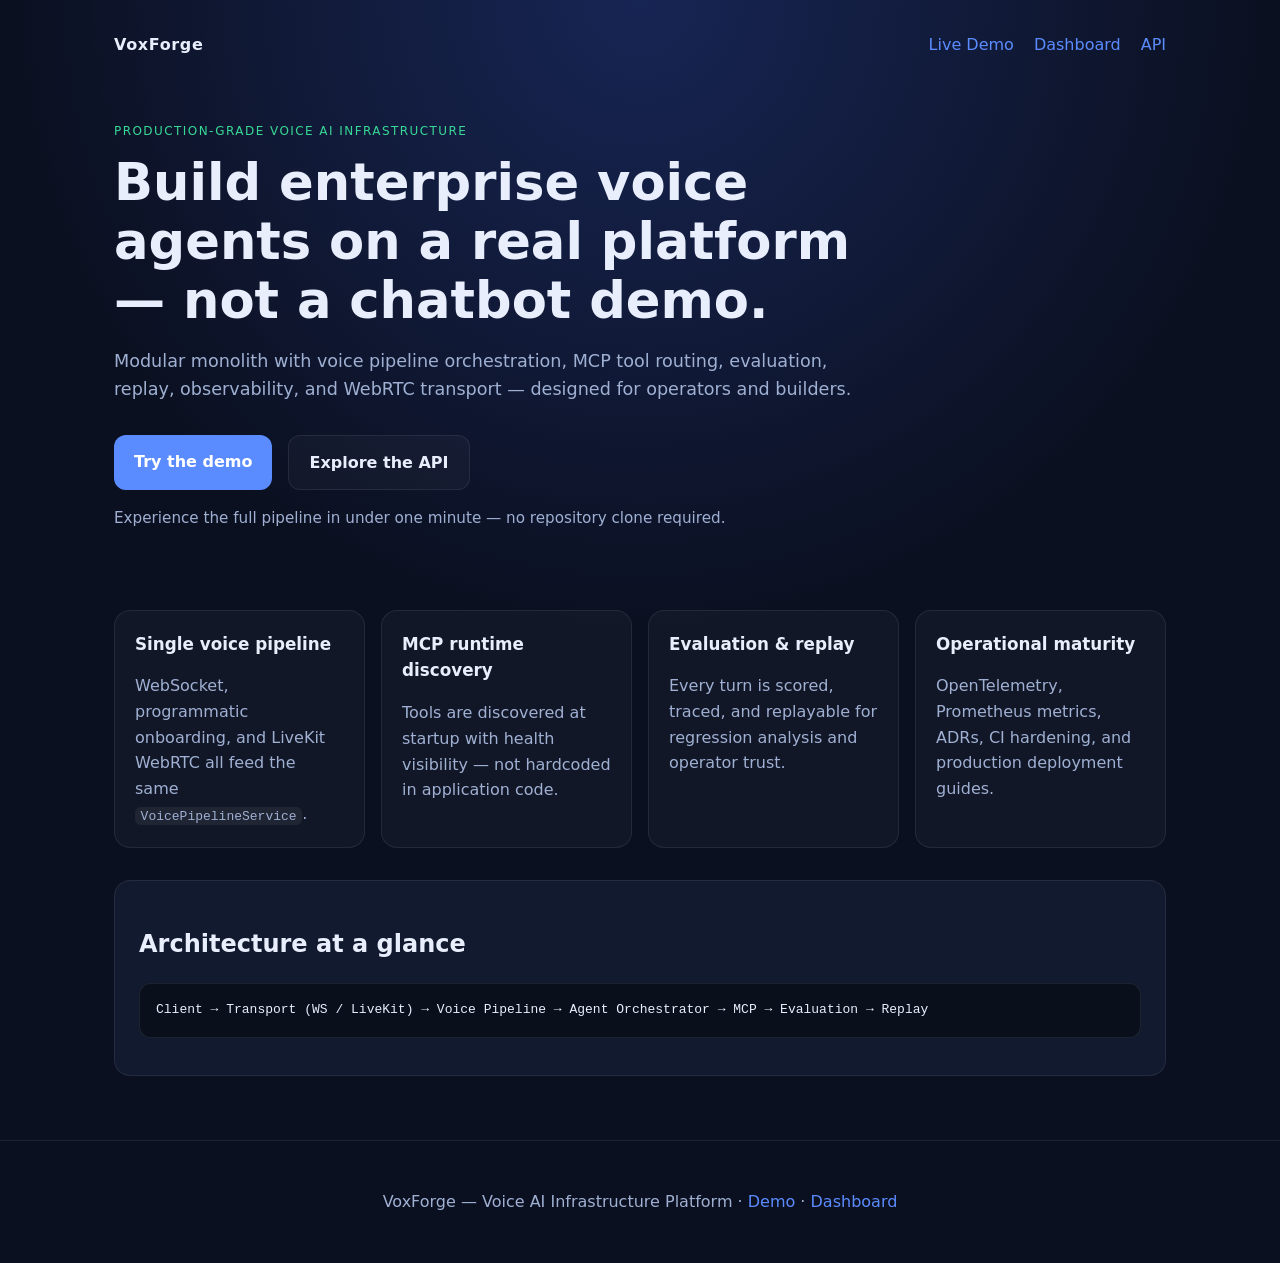
==== public/landing/index.html @ 8bddd63d "feat(demo): add public landing page, interactive demo, and quickstart API Seed demo org via migratio" ====
<!DOCTYPE html>
<html lang="en">
<head>
  <meta charset="UTF-8" />
  <meta name="viewport" content="width=device-width, initial-scale=1.0" />
  <title>VoxForge — Voice AI Infrastructure</title>
  <link rel="stylesheet" href="/public/landing/styles.css" />
</head>
<body>
  <header class="hero">
    <nav class="nav">
      <span class="logo">VoxForge</span>
      <div class="nav-links">
        <a href="/demo">Live Demo</a>
        <a href="/dashboard">Dashboard</a>
        <a href="/api/v1/docs">API</a>
      </div>
    </nav>
    <div class="hero-content">
      <p class="eyebrow">Production-grade Voice AI Infrastructure</p>
      <h1>Build enterprise voice agents on a real platform — not a chatbot demo.</h1>
      <p class="subtitle">
        Modular monolith with voice pipeline orchestration, MCP tool routing, evaluation,
        replay, observability, and WebRTC transport — designed for operators and builders.
      </p>
      <div class="cta-row">
        <a class="btn primary" href="/demo">Try the demo</a>
        <a class="btn secondary" href="/api/v1/docs">Explore the API</a>
      </div>
      <p class="cta-note">Experience the full pipeline in under one minute — no repository clone required.</p>
    </div>
  </header>

  <main>
    <section class="grid">
      <article>
        <h2>Single voice pipeline</h2>
        <p>WebSocket, programmatic onboarding, and LiveKit WebRTC all feed the same <code>VoicePipelineService</code>.</p>
      </article>
      <article>
        <h2>MCP runtime discovery</h2>
        <p>Tools are discovered at startup with health visibility — not hardcoded in application code.</p>
      </article>
      <article>
        <h2>Evaluation &amp; replay</h2>
        <p>Every turn is scored, traced, and replayable for regression analysis and operator trust.</p>
      </article>
      <article>
        <h2>Operational maturity</h2>
        <p>OpenTelemetry, Prometheus metrics, ADRs, CI hardening, and production deployment guides.</p>
      </article>
    </section>

    <section class="stack">
      <h2>Architecture at a glance</h2>
      <pre>Client → Transport (WS / LiveKit) → Voice Pipeline → Agent Orchestrator → MCP → Evaluation → Replay</pre>
    </section>
  </main>

  <footer>
  <p>VoxForge — Voice AI Infrastructure Platform · <a href="/demo">Demo</a> · <a href="/dashboard">Dashboard</a></p>
  </footer>
</body>
</html>
---- public/landing/styles.css ----
:root {
  color-scheme: dark;
  --bg: #0b1020;
  --panel: #121a2f;
  --text: #e8eefc;
  --muted: #9fb0d3;
  --accent: #5b8cff;
  --accent-2: #38d996;
  --border: rgba(255, 255, 255, 0.08);
  font-family: Inter, ui-sans-serif, system-ui, -apple-system, Segoe UI, sans-serif;
}

* { box-sizing: border-box; }
body {
  margin: 0;
  background: radial-gradient(circle at top, #172554 0%, var(--bg) 45%);
  color: var(--text);
  line-height: 1.6;
}

a { color: var(--accent); text-decoration: none; }
a:hover { text-decoration: underline; }

.hero { padding: 2rem 1.5rem 4rem; max-width: 1100px; margin: 0 auto; }
.nav {
  display: flex;
  justify-content: space-between;
  align-items: center;
  margin-bottom: 4rem;
}
.logo { font-weight: 700; letter-spacing: 0.04em; }
.nav-links { display: flex; gap: 1.25rem; }

.hero-content { max-width: 760px; }
.eyebrow {
  text-transform: uppercase;
  letter-spacing: 0.12em;
  font-size: 0.75rem;
  color: var(--accent-2);
}
h1 { font-size: clamp(2rem, 5vw, 3.2rem); line-height: 1.15; margin: 0.75rem 0; }
.subtitle { color: var(--muted); font-size: 1.1rem; }

.cta-row { display: flex; gap: 1rem; flex-wrap: wrap; margin: 2rem 0 1rem; }
.btn {
  display: inline-block;
  padding: 0.85rem 1.25rem;
  border-radius: 0.75rem;
  font-weight: 600;
}
.btn.primary { background: var(--accent); color: white; }
.btn.secondary {
  border: 1px solid var(--border);
  color: var(--text);
  background: rgba(255, 255, 255, 0.03);
}
.cta-note { color: var(--muted); font-size: 0.95rem; }

main { max-width: 1100px; margin: 0 auto; padding: 0 1.5rem 4rem; }
.grid {
  display: grid;
  grid-template-columns: repeat(auto-fit, minmax(220px, 1fr));
  gap: 1rem;
}
article {
  background: rgba(255, 255, 255, 0.03);
  border: 1px solid var(--border);
  border-radius: 1rem;
  padding: 1.25rem;
}
article h2 { margin-top: 0; font-size: 1.05rem; }
article p { color: var(--muted); margin-bottom: 0; }

.stack {
  margin-top: 2rem;
  background: var(--panel);
  border: 1px solid var(--border);
  border-radius: 1rem;
  padding: 1.5rem;
}
.stack pre {
  overflow-x: auto;
  background: #0a0f1c;
  padding: 1rem;
  border-radius: 0.75rem;
  border: 1px solid var(--border);
}

footer {
  border-top: 1px solid var(--border);
  padding: 2rem 1.5rem;
  text-align: center;
  color: var(--muted);
}

code {
  background: rgba(255, 255, 255, 0.06);
  padding: 0.1rem 0.35rem;
  border-radius: 0.35rem;
}
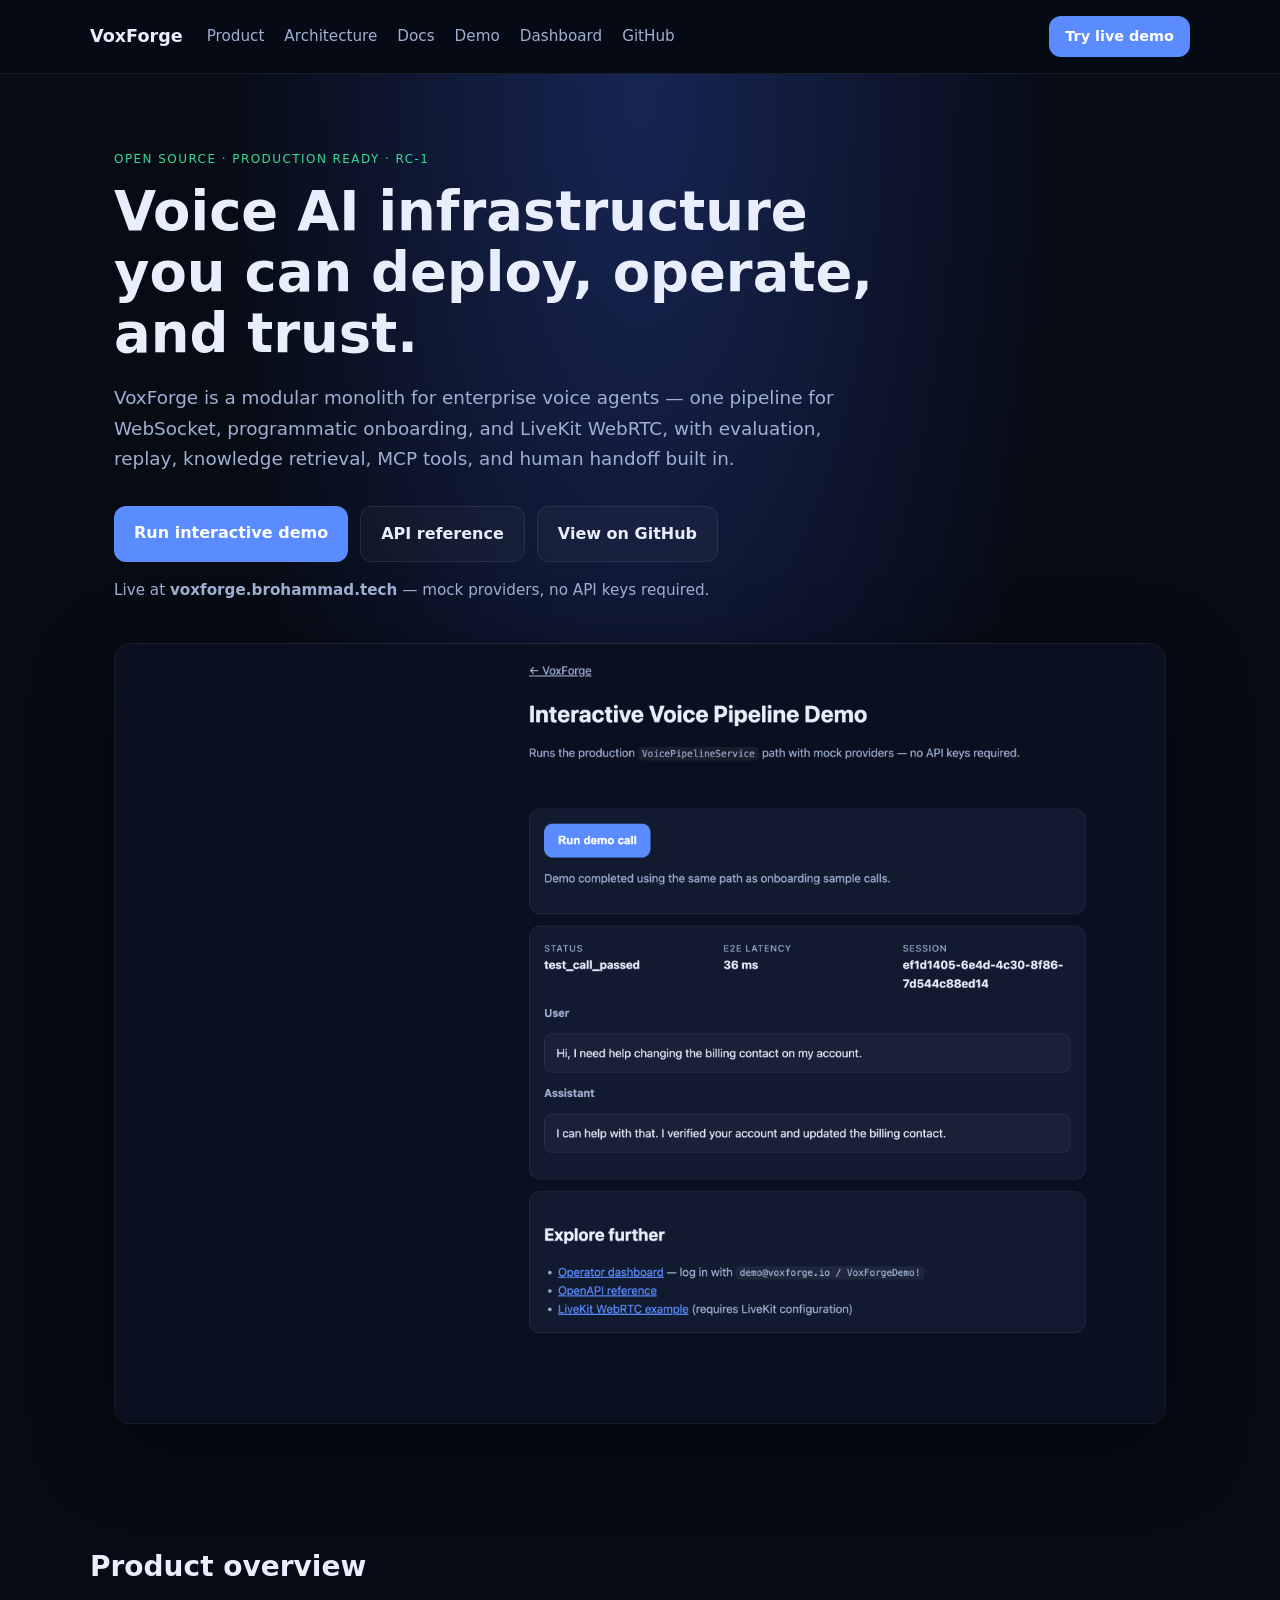
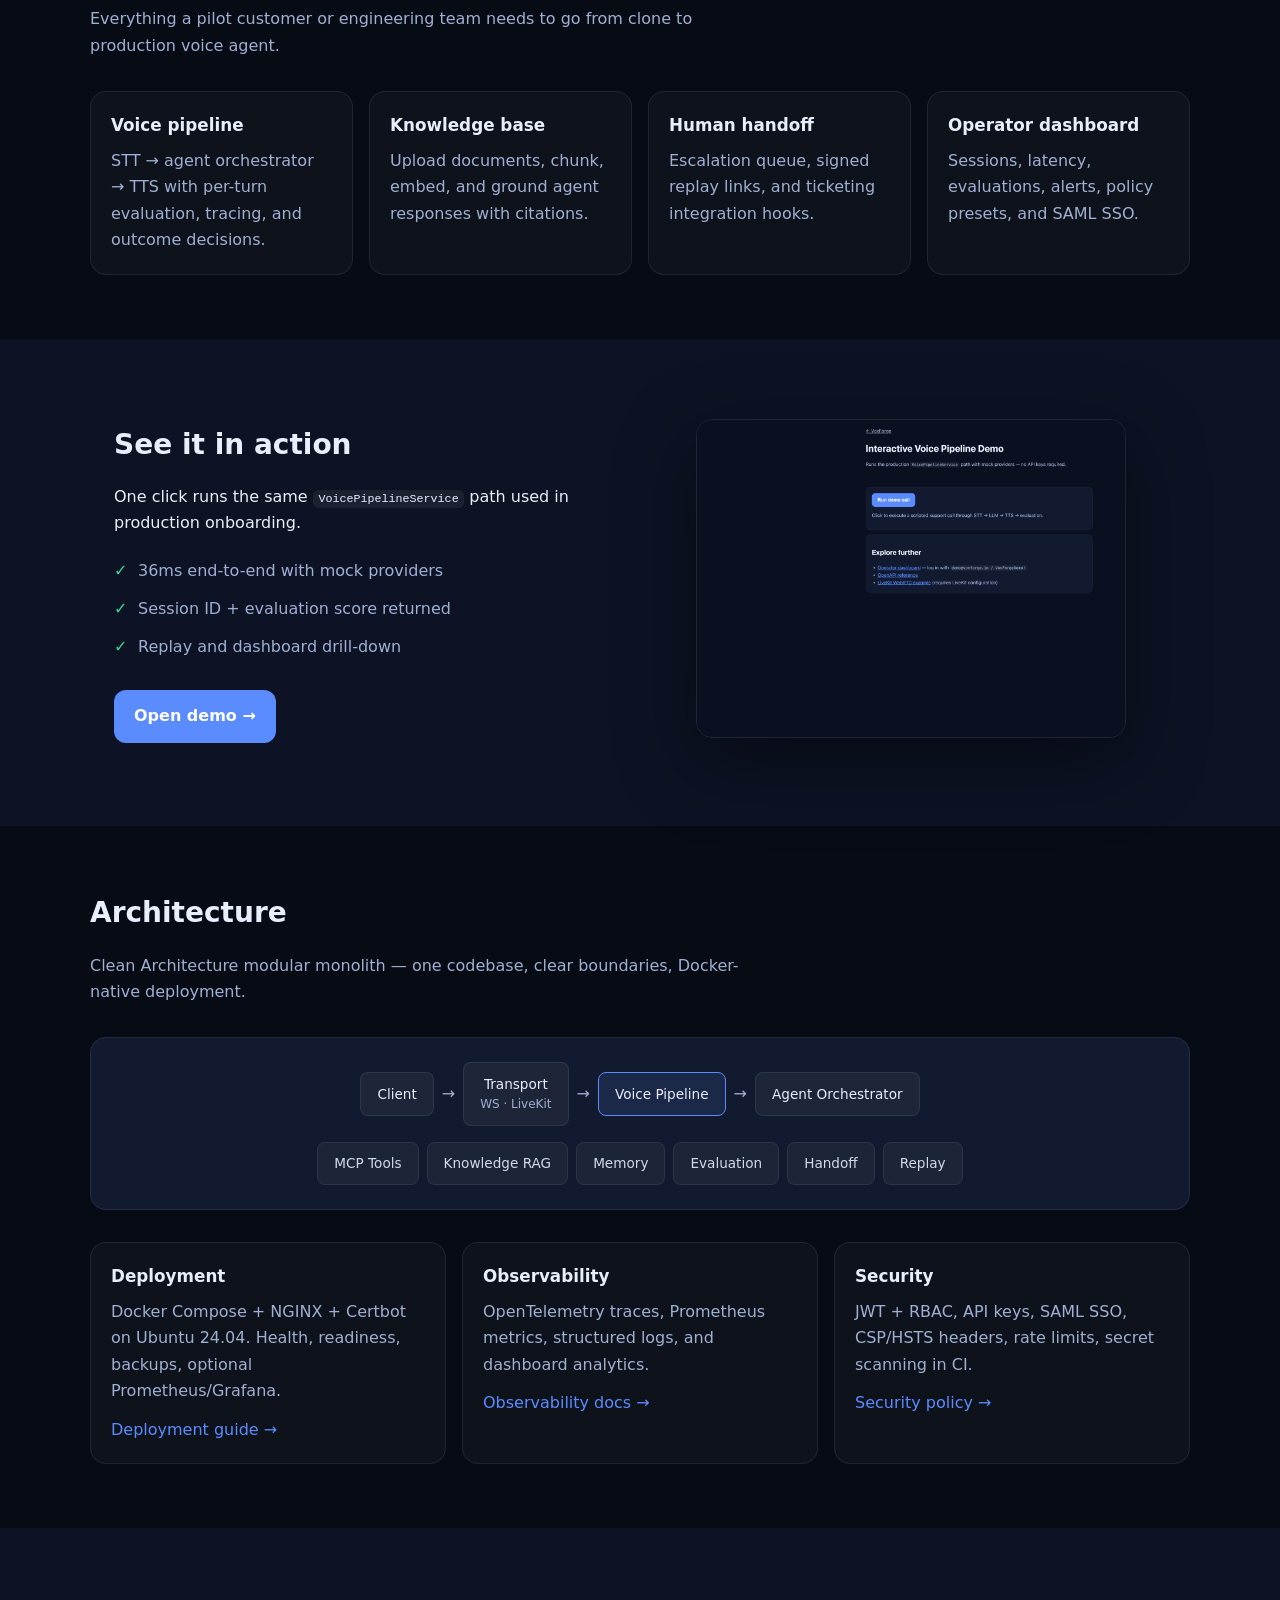
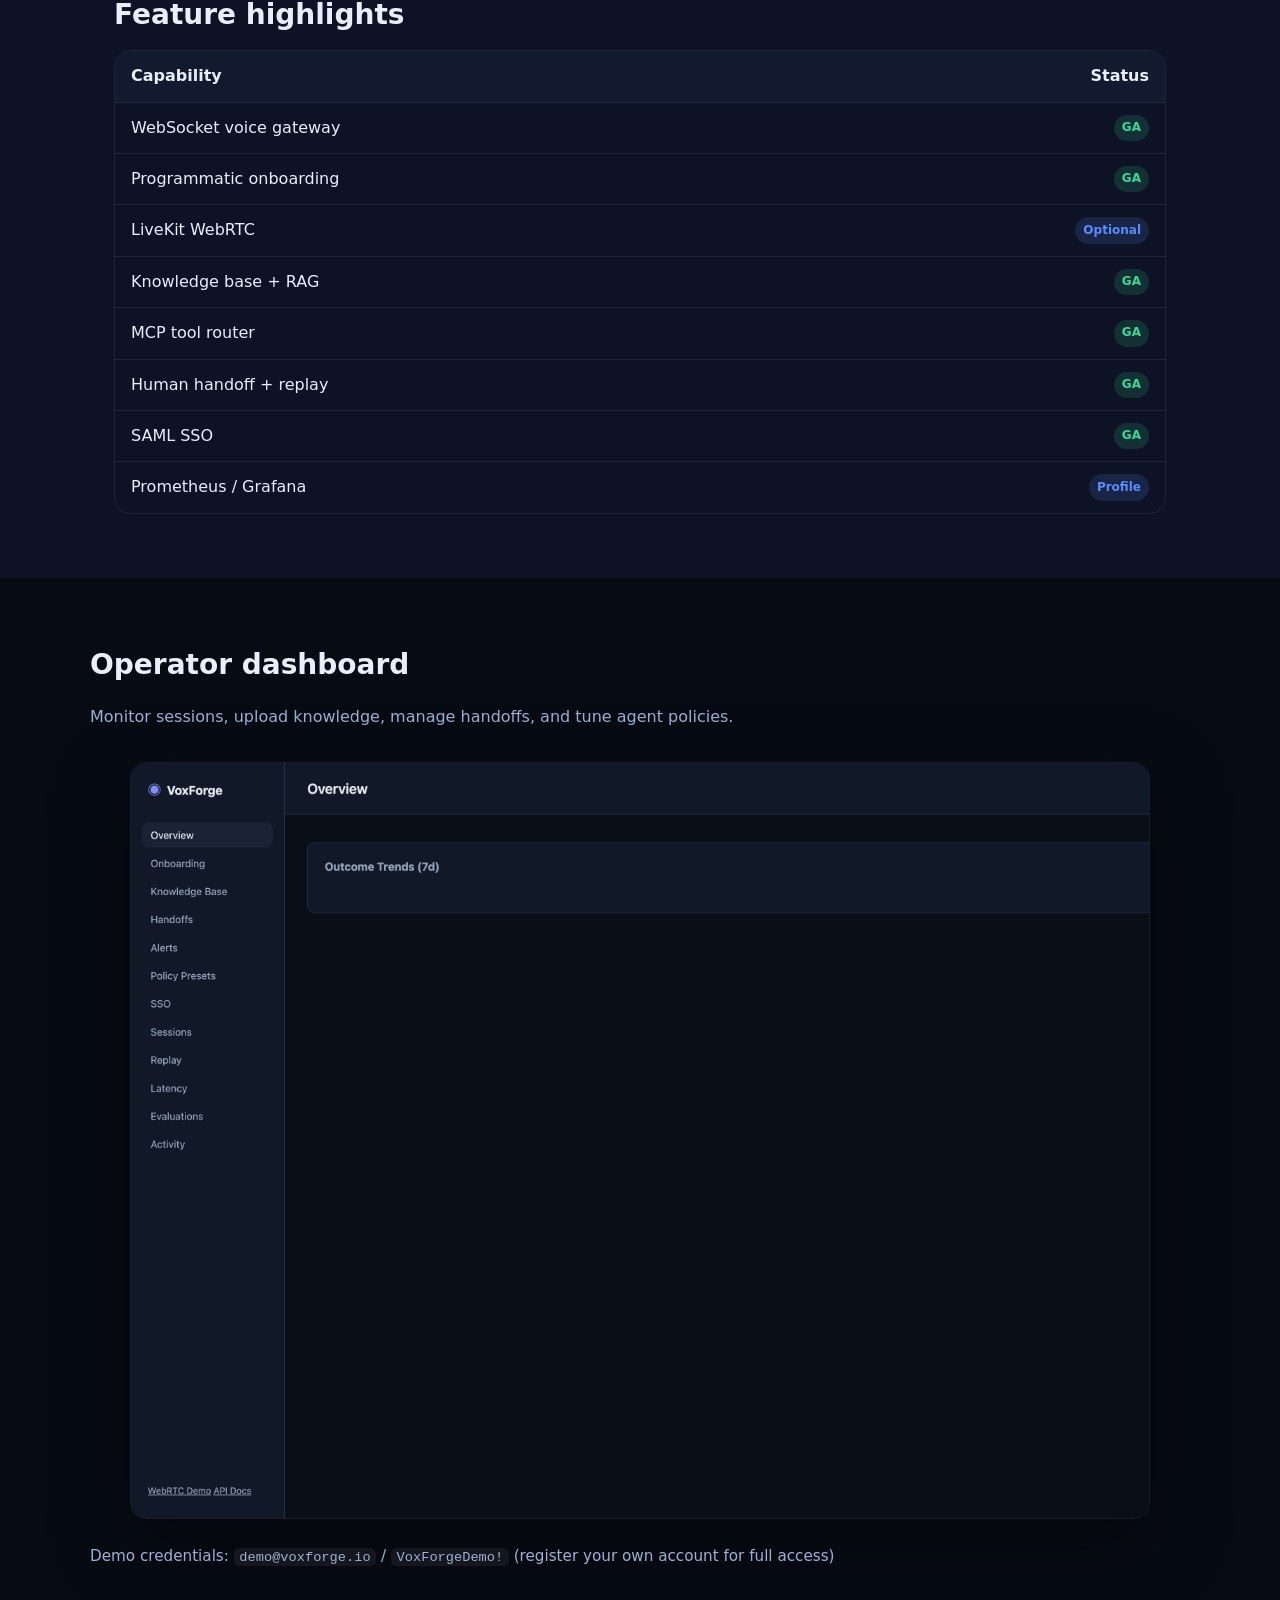
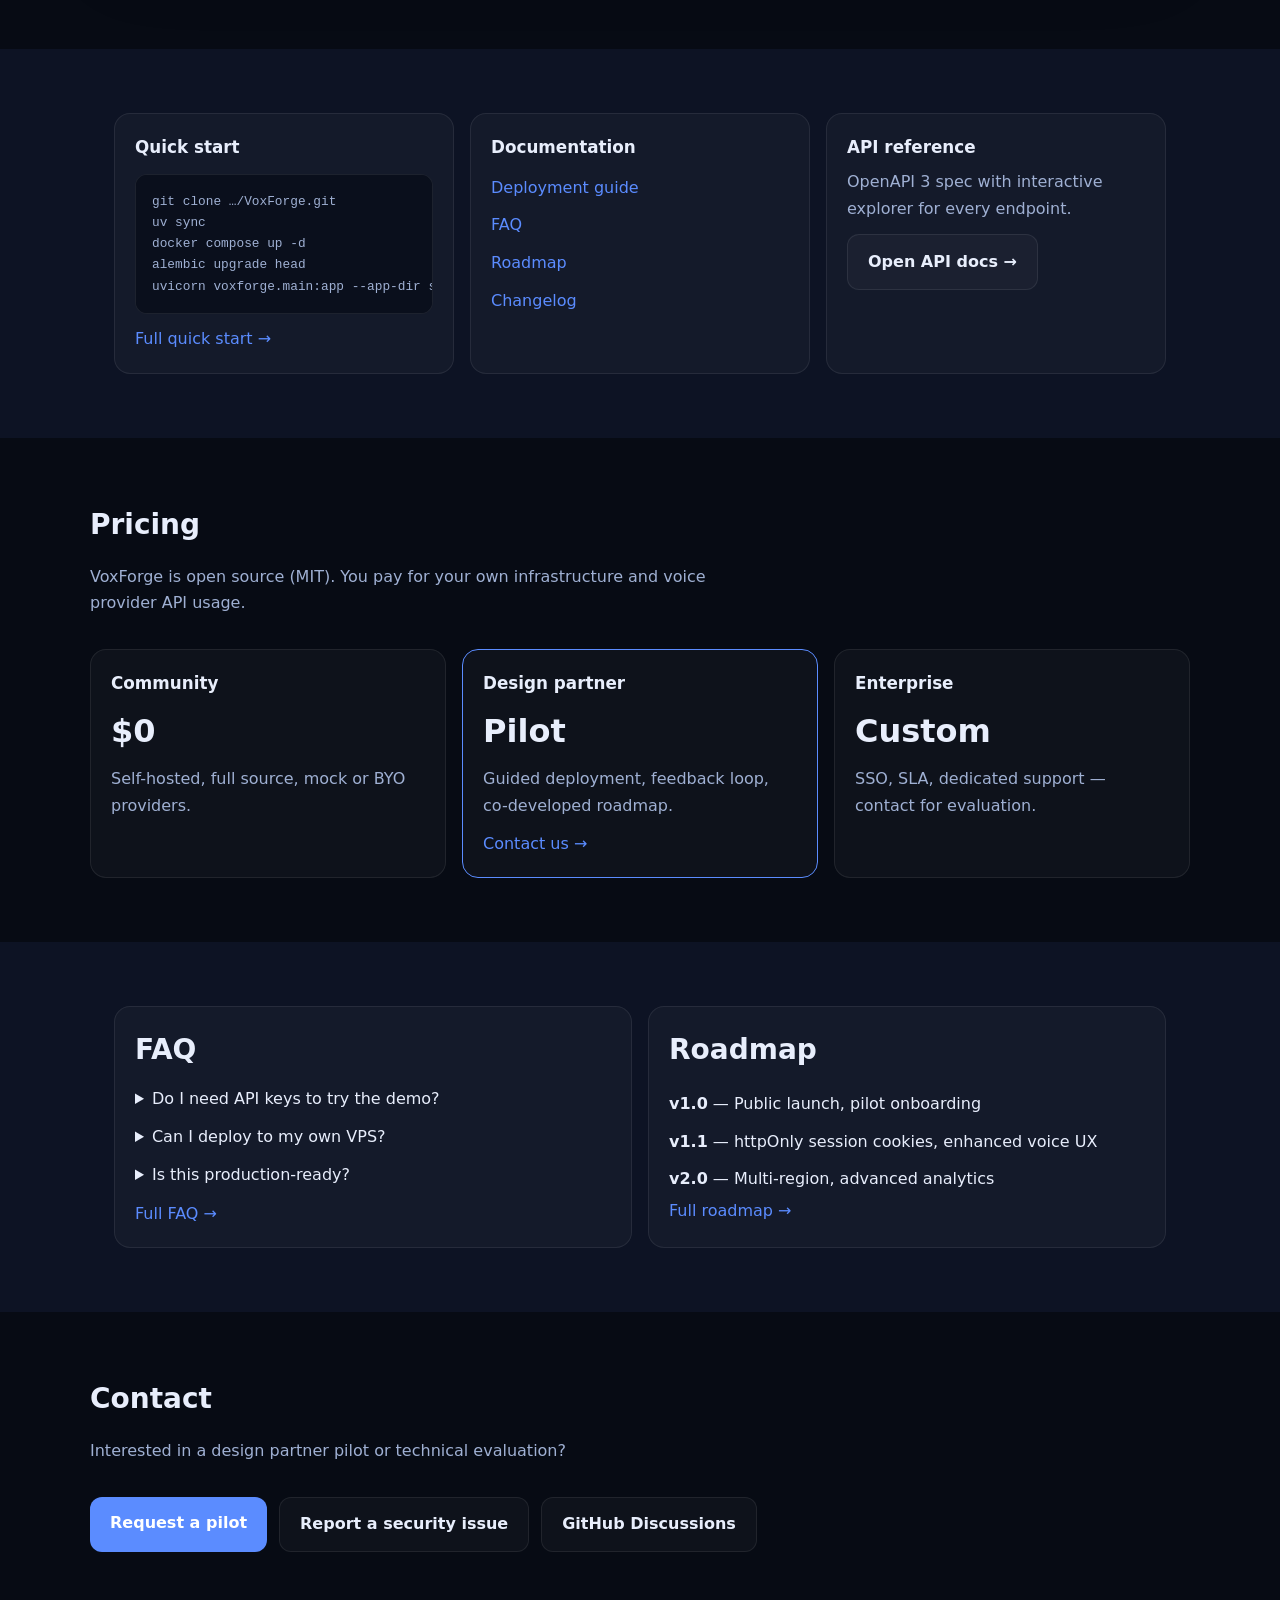
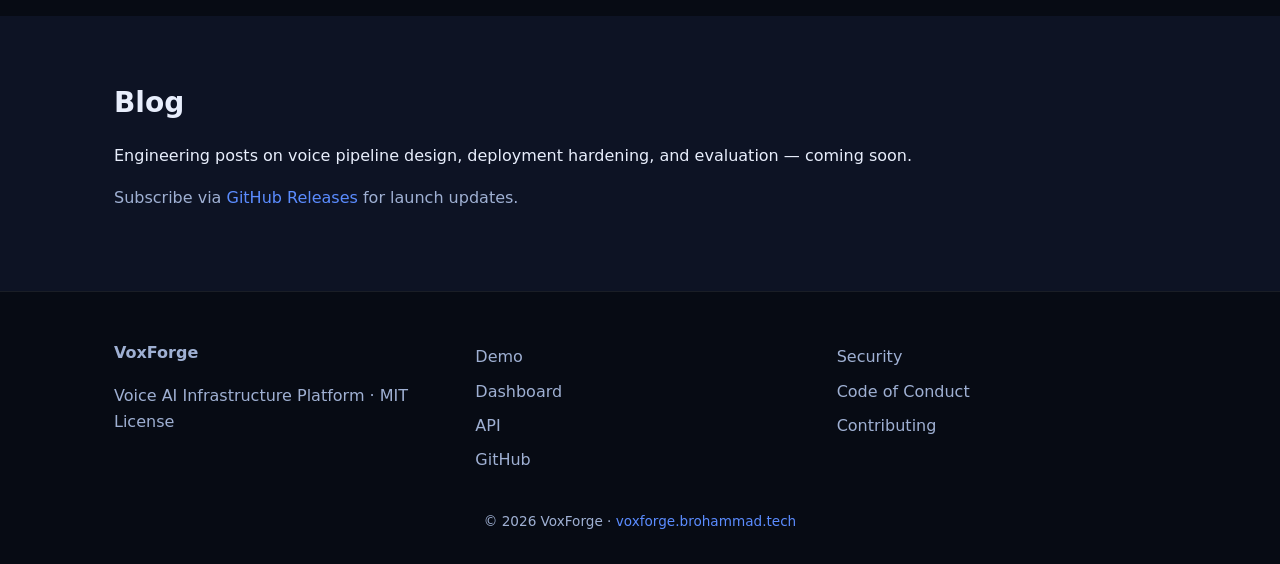
==== commit 147d7d9d: "Launch product website and comprehensive go-to-market documentation. Expand landing page with hero, " ====
--- a/public/landing/index.html
+++ b/public/landing/index.html
@@ -3,62 +3,262 @@
 <head>
   <meta charset="UTF-8" />
   <meta name="viewport" content="width=device-width, initial-scale=1.0" />
-  <title>VoxForge — Voice AI Infrastructure</title>
+  <meta name="description" content="VoxForge — production-grade voice AI infrastructure. Deploy voice agents with evaluation, replay, knowledge retrieval, and human handoff." />
+  <title>VoxForge — Voice AI Infrastructure Platform</title>
   <link rel="stylesheet" href="/public/landing/styles.css" />
 </head>
 <body>
-  <header class="hero">
-    <nav class="nav">
-      <span class="logo">VoxForge</span>
+  <header class="site-header">
+    <nav class="nav container">
+      <a href="/" class="logo">VoxForge</a>
       <div class="nav-links">
-        <a href="/demo">Live Demo</a>
+        <a href="#product">Product</a>
+        <a href="#architecture">Architecture</a>
+        <a href="#docs">Docs</a>
+        <a href="/demo">Demo</a>
+        <a href="/dashboard">Dashboard</a>
+        <a href="https://github.com/Brohammad/VoxForge" target="_blank" rel="noopener">GitHub</a>
+      </div>
+      <a class="btn primary small" href="/demo">Try live demo</a>
+    </nav>
+  </header>
+
+  <section class="hero container">
+    <p class="eyebrow">Open source · Production ready · RC-1</p>
+    <h1>Voice AI infrastructure you can deploy, operate, and trust.</h1>
+    <p class="subtitle">
+      VoxForge is a modular monolith for enterprise voice agents — one pipeline for WebSocket,
+      programmatic onboarding, and LiveKit WebRTC, with evaluation, replay, knowledge retrieval,
+      MCP tools, and human handoff built in.
+    </p>
+    <div class="cta-row">
+      <a class="btn primary" href="/demo">Run interactive demo</a>
+      <a class="btn secondary" href="/api/v1/docs">API reference</a>
+      <a class="btn secondary" href="https://github.com/Brohammad/VoxForge" target="_blank" rel="noopener">View on GitHub</a>
+    </div>
+    <p class="cta-note">Live at <strong>voxforge.brohammad.tech</strong> — mock providers, no API keys required.</p>
+    <div class="hero-shot">
+      <img src="/public/assets/screenshots/demo-results.png" alt="Demo call completed in 36ms with transcript and session ID" loading="lazy" />
+    </div>
+  </section>
+
+  <section id="product" class="section container">
+    <h2>Product overview</h2>
+    <p class="section-lead">Everything a pilot customer or engineering team needs to go from clone to production voice agent.</p>
+    <div class="grid four">
+      <article>
+        <h3>Voice pipeline</h3>
+        <p>STT → agent orchestrator → TTS with per-turn evaluation, tracing, and outcome decisions.</p>
+      </article>
+      <article>
+        <h3>Knowledge base</h3>
+        <p>Upload documents, chunk, embed, and ground agent responses with citations.</p>
+      </article>
+      <article>
+        <h3>Human handoff</h3>
+        <p>Escalation queue, signed replay links, and ticketing integration hooks.</p>
+      </article>
+      <article>
+        <h3>Operator dashboard</h3>
+        <p>Sessions, latency, evaluations, alerts, policy presets, and SAML SSO.</p>
+      </article>
+    </div>
+  </section>
+
+  <section class="section alt">
+    <div class="container split">
+      <div>
+        <h2>See it in action</h2>
+        <p>One click runs the same <code>VoicePipelineService</code> path used in production onboarding.</p>
+        <ul class="checklist">
+          <li>36ms end-to-end with mock providers</li>
+          <li>Session ID + evaluation score returned</li>
+          <li>Replay and dashboard drill-down</li>
+        </ul>
+        <a class="btn primary" href="/demo">Open demo →</a>
+      </div>
+      <figure>
+        <img src="/public/assets/screenshots/landing-hero.png" alt="VoxForge landing page" loading="lazy" />
+      </figure>
+    </div>
+  </section>
+
+  <section id="architecture" class="section container">
+    <h2>Architecture</h2>
+    <p class="section-lead">Clean Architecture modular monolith — one codebase, clear boundaries, Docker-native deployment.</p>
+    <div class="arch-diagram" role="img" aria-label="VoxForge architecture diagram">
+      <div class="arch-row">
+        <span class="arch-box client">Client</span>
+        <span class="arch-arrow">→</span>
+        <span class="arch-box">Transport<br><small>WS · LiveKit</small></span>
+        <span class="arch-arrow">→</span>
+        <span class="arch-box accent">Voice Pipeline</span>
+        <span class="arch-arrow">→</span>
+        <span class="arch-box">Agent Orchestrator</span>
+      </div>
+      <div class="arch-row sub">
+        <span class="arch-box">MCP Tools</span>
+        <span class="arch-box">Knowledge RAG</span>
+        <span class="arch-box">Memory</span>
+        <span class="arch-box">Evaluation</span>
+        <span class="arch-box">Handoff</span>
+        <span class="arch-box">Replay</span>
+      </div>
+    </div>
+    <div class="grid three">
+      <article>
+        <h3>Deployment</h3>
+        <p>Docker Compose + NGINX + Certbot on Ubuntu 24.04. Health, readiness, backups, optional Prometheus/Grafana.</p>
+        <a href="https://github.com/Brohammad/VoxForge/blob/main/docs/deployment/guide.md">Deployment guide →</a>
+      </article>
+      <article>
+        <h3>Observability</h3>
+        <p>OpenTelemetry traces, Prometheus metrics, structured logs, and dashboard analytics.</p>
+        <a href="https://github.com/Brohammad/VoxForge/blob/main/docs/architecture/observability.md">Observability docs →</a>
+      </article>
+      <article>
+        <h3>Security</h3>
+        <p>JWT + RBAC, API keys, SAML SSO, CSP/HSTS headers, rate limits, secret scanning in CI.</p>
+        <a href="https://github.com/Brohammad/VoxForge/blob/main/SECURITY.md">Security policy →</a>
+      </article>
+    </div>
+  </section>
+
+  <section class="section alt">
+    <div class="container">
+      <h2>Feature highlights</h2>
+      <div class="feature-matrix">
+        <div class="fm-row fm-head"><span>Capability</span><span>Status</span></div>
+        <div class="fm-row"><span>WebSocket voice gateway</span><span class="badge ok">GA</span></div>
+        <div class="fm-row"><span>Programmatic onboarding</span><span class="badge ok">GA</span></div>
+        <div class="fm-row"><span>LiveKit WebRTC</span><span class="badge beta">Optional</span></div>
+        <div class="fm-row"><span>Knowledge base + RAG</span><span class="badge ok">GA</span></div>
+        <div class="fm-row"><span>MCP tool router</span><span class="badge ok">GA</span></div>
+        <div class="fm-row"><span>Human handoff + replay</span><span class="badge ok">GA</span></div>
+        <div class="fm-row"><span>SAML SSO</span><span class="badge ok">GA</span></div>
+        <div class="fm-row"><span>Prometheus / Grafana</span><span class="badge beta">Profile</span></div>
+      </div>
+    </div>
+  </section>
+
+  <section class="section container">
+    <h2>Operator dashboard</h2>
+    <p class="section-lead">Monitor sessions, upload knowledge, manage handoffs, and tune agent policies.</p>
+    <figure class="wide-shot">
+      <img src="/public/assets/screenshots/dashboard-overview.png" alt="VoxForge operator dashboard overview" loading="lazy" />
+    </figure>
+    <p class="cta-note">Demo credentials: <code>demo@voxforge.io</code> / <code>VoxForgeDemo!</code> (register your own account for full access)</p>
+  </section>
+
+  <section id="docs" class="section alt">
+    <div class="container grid three">
+      <article>
+        <h3>Quick start</h3>
+        <pre class="code-block">git clone …/VoxForge.git
+uv sync
+docker compose up -d
+alembic upgrade head
+uvicorn voxforge.main:app --app-dir src</pre>
+        <a href="https://github.com/Brohammad/VoxForge#quick-start">Full quick start →</a>
+      </article>
+      <article>
+        <h3>Documentation</h3>
+        <ul class="link-list">
+          <li><a href="https://github.com/Brohammad/VoxForge/blob/main/docs/deployment/guide.md">Deployment guide</a></li>
+          <li><a href="https://github.com/Brohammad/VoxForge/blob/main/docs/FAQ.md">FAQ</a></li>
+          <li><a href="https://github.com/Brohammad/VoxForge/blob/main/docs/ROADMAP.md">Roadmap</a></li>
+          <li><a href="https://github.com/Brohammad/VoxForge/blob/main/CHANGELOG.md">Changelog</a></li>
+        </ul>
+      </article>
+      <article>
+        <h3>API reference</h3>
+        <p>OpenAPI 3 spec with interactive explorer for every endpoint.</p>
+        <a class="btn secondary" href="/api/v1/docs">Open API docs →</a>
+      </article>
+    </div>
+  </section>
+
+  <section class="section container">
+    <h2>Pricing</h2>
+    <p class="section-lead">VoxForge is open source (MIT). You pay for your own infrastructure and voice provider API usage.</p>
+    <div class="grid three pricing">
+      <article>
+        <h3>Community</h3>
+        <p class="price">$0</p>
+        <p>Self-hosted, full source, mock or BYO providers.</p>
+      </article>
+      <article class="highlight">
+        <h3>Design partner</h3>
+        <p class="price">Pilot</p>
+        <p>Guided deployment, feedback loop, co-developed roadmap.</p>
+        <a href="#contact">Contact us →</a>
+      </article>
+      <article>
+        <h3>Enterprise</h3>
+        <p class="price">Custom</p>
+        <p>SSO, SLA, dedicated support — contact for evaluation.</p>
+      </article>
+    </div>
+  </section>
+
+  <section class="section alt">
+    <div class="container grid two">
+      <article>
+        <h2>FAQ</h2>
+        <details><summary>Do I need API keys to try the demo?</summary><p>No. Public demo uses mock STT/LLM/TTS providers.</p></details>
+        <details><summary>Can I deploy to my own VPS?</summary><p>Yes. Ubuntu 24.04 + Docker. See the deployment guide.</p></details>
+        <details><summary>Is this production-ready?</summary><p>RC-1 is live at voxforge.brohammad.tech with HTTPS, health checks, and automated tests.</p></details>
+        <a href="https://github.com/Brohammad/VoxForge/blob/main/docs/FAQ.md">Full FAQ →</a>
+      </article>
+      <article>
+        <h2>Roadmap</h2>
+        <ul class="link-list">
+          <li><strong>v1.0</strong> — Public launch, pilot onboarding</li>
+          <li><strong>v1.1</strong> — httpOnly session cookies, enhanced voice UX</li>
+          <li><strong>v2.0</strong> — Multi-region, advanced analytics</li>
+        </ul>
+        <a href="https://github.com/Brohammad/VoxForge/blob/main/docs/ROADMAP.md">Full roadmap →</a>
+      </article>
+    </div>
+  </section>
+
+  <section id="contact" class="section container">
+    <h2>Contact</h2>
+    <p class="section-lead">Interested in a design partner pilot or technical evaluation?</p>
+    <div class="contact-row">
+      <a class="btn primary" href="https://github.com/Brohammad/VoxForge/issues/new?template=feature_request.md">Request a pilot</a>
+      <a class="btn secondary" href="https://github.com/Brohammad/VoxForge/security/policy">Report a security issue</a>
+      <a class="btn secondary" href="https://github.com/Brohammad/VoxForge/discussions">GitHub Discussions</a>
+    </div>
+  </section>
+
+  <section class="section alt blog-placeholder">
+    <div class="container">
+      <h2>Blog</h2>
+      <p>Engineering posts on voice pipeline design, deployment hardening, and evaluation — coming soon.</p>
+      <p class="muted">Subscribe via <a href="https://github.com/Brohammad/VoxForge">GitHub Releases</a> for launch updates.</p>
+    </div>
+  </section>
+
+  <footer class="site-footer">
+    <div class="container footer-grid">
+      <div>
+        <strong>VoxForge</strong>
+        <p>Voice AI Infrastructure Platform · MIT License</p>
+      </div>
+      <div>
+        <a href="/demo">Demo</a>
         <a href="/dashboard">Dashboard</a>
         <a href="/api/v1/docs">API</a>
-      </div>
-    </nav>
-    <div class="hero-content">
-      <p class="eyebrow">Production-grade Voice AI Infrastructure</p>
-      <h1>Build enterprise voice agents on a real platform — not a chatbot demo.</h1>
-      <p class="subtitle">
-        Modular monolith with voice pipeline orchestration, MCP tool routing, evaluation,
-        replay, observability, and WebRTC transport — designed for operators and builders.
-      </p>
-      <div class="cta-row">
-        <a class="btn primary" href="/demo">Try the demo</a>
-        <a class="btn secondary" href="/api/v1/docs">Explore the API</a>
-      </div>
-      <p class="cta-note">Experience the full pipeline in under one minute — no repository clone required.</p>
-    </div>
-  </header>
-
-  <main>
-    <section class="grid">
-      <article>
-        <h2>Single voice pipeline</h2>
-        <p>WebSocket, programmatic onboarding, and LiveKit WebRTC all feed the same <code>VoicePipelineService</code>.</p>
-      </article>
-      <article>
-        <h2>MCP runtime discovery</h2>
-        <p>Tools are discovered at startup with health visibility — not hardcoded in application code.</p>
-      </article>
-      <article>
-        <h2>Evaluation &amp; replay</h2>
-        <p>Every turn is scored, traced, and replayable for regression analysis and operator trust.</p>
-      </article>
-      <article>
-        <h2>Operational maturity</h2>
-        <p>OpenTelemetry, Prometheus metrics, ADRs, CI hardening, and production deployment guides.</p>
-      </article>
-    </section>
-
-    <section class="stack">
-      <h2>Architecture at a glance</h2>
-      <pre>Client → Transport (WS / LiveKit) → Voice Pipeline → Agent Orchestrator → MCP → Evaluation → Replay</pre>
-    </section>
-  </main>
-
-  <footer>
-  <p>VoxForge — Voice AI Infrastructure Platform · <a href="/demo">Demo</a> · <a href="/dashboard">Dashboard</a></p>
+        <a href="https://github.com/Brohammad/VoxForge">GitHub</a>
+      </div>
+      <div>
+        <a href="https://github.com/Brohammad/VoxForge/blob/main/SECURITY.md">Security</a>
+        <a href="https://github.com/Brohammad/VoxForge/blob/main/CODE_OF_CONDUCT.md">Code of Conduct</a>
+        <a href="https://github.com/Brohammad/VoxForge/blob/main/CONTRIBUTING.md">Contributing</a>
+      </div>
+    </div>
+    <p class="copyright">© 2026 VoxForge · <a href="https://voxforge.brohammad.tech">voxforge.brohammad.tech</a></p>
   </footer>
 </body>
 </html>
--- a/public/landing/styles.css
+++ b/public/landing/styles.css
@@ -1,53 +1,77 @@
 :root {
   color-scheme: dark;
-  --bg: #0b1020;
+  --bg: #070b14;
+  --bg-alt: #0d1324;
   --panel: #121a2f;
   --text: #e8eefc;
   --muted: #9fb0d3;
   --accent: #5b8cff;
   --accent-2: #38d996;
   --border: rgba(255, 255, 255, 0.08);
+  --radius: 1rem;
   font-family: Inter, ui-sans-serif, system-ui, -apple-system, Segoe UI, sans-serif;
 }
 
 * { box-sizing: border-box; }
+html { scroll-behavior: smooth; }
 body {
   margin: 0;
-  background: radial-gradient(circle at top, #172554 0%, var(--bg) 45%);
+  background: var(--bg);
   color: var(--text);
-  line-height: 1.6;
+  line-height: 1.65;
 }
 
 a { color: var(--accent); text-decoration: none; }
 a:hover { text-decoration: underline; }
 
-.hero { padding: 2rem 1.5rem 4rem; max-width: 1100px; margin: 0 auto; }
+.container { max-width: 1100px; margin: 0 auto; padding: 0 1.5rem; }
+
+.site-header {
+  position: sticky;
+  top: 0;
+  z-index: 100;
+  background: rgba(7, 11, 20, 0.85);
+  backdrop-filter: blur(12px);
+  border-bottom: 1px solid var(--border);
+}
+
 .nav {
   display: flex;
-  justify-content: space-between;
   align-items: center;
-  margin-bottom: 4rem;
+  gap: 1.5rem;
+  padding: 1rem 0;
+  flex-wrap: wrap;
 }
-.logo { font-weight: 700; letter-spacing: 0.04em; }
-.nav-links { display: flex; gap: 1.25rem; }
+.logo { font-weight: 700; font-size: 1.1rem; color: var(--text); text-decoration: none; }
+.nav-links { display: flex; gap: 1.25rem; flex: 1; flex-wrap: wrap; }
+.nav-links a { color: var(--muted); font-size: 0.95rem; }
+.nav-links a:hover { color: var(--text); }
 
-.hero-content { max-width: 760px; }
+.hero {
+  padding: 4rem 1.5rem 3rem;
+  background: radial-gradient(ellipse at top, #172554 0%, var(--bg) 55%);
+}
 .eyebrow {
   text-transform: uppercase;
   letter-spacing: 0.12em;
   font-size: 0.75rem;
   color: var(--accent-2);
 }
-h1 { font-size: clamp(2rem, 5vw, 3.2rem); line-height: 1.15; margin: 0.75rem 0; }
-.subtitle { color: var(--muted); font-size: 1.1rem; }
+h1 { font-size: clamp(2rem, 5vw, 3.4rem); line-height: 1.12; margin: 0.75rem 0; max-width: 820px; }
+h2 { font-size: 1.75rem; margin: 0 0 0.75rem; }
+h3 { font-size: 1.05rem; margin: 0 0 0.5rem; }
+.subtitle { color: var(--muted); font-size: 1.15rem; max-width: 720px; }
+.section-lead { color: var(--muted); max-width: 680px; margin-bottom: 2rem; }
 
-.cta-row { display: flex; gap: 1rem; flex-wrap: wrap; margin: 2rem 0 1rem; }
+.cta-row { display: flex; gap: 0.75rem; flex-wrap: wrap; margin: 2rem 0 1rem; }
 .btn {
   display: inline-block;
   padding: 0.85rem 1.25rem;
   border-radius: 0.75rem;
   font-weight: 600;
+  text-decoration: none;
 }
+.btn.small { padding: 0.55rem 1rem; font-size: 0.9rem; }
 .btn.primary { background: var(--accent); color: white; }
 .btn.secondary {
   border: 1px solid var(--border);
@@ -56,45 +80,107 @@
 }
 .cta-note { color: var(--muted); font-size: 0.95rem; }
 
-main { max-width: 1100px; margin: 0 auto; padding: 0 1.5rem 4rem; }
-.grid {
-  display: grid;
-  grid-template-columns: repeat(auto-fit, minmax(220px, 1fr));
-  gap: 1rem;
+.hero-shot { margin-top: 2.5rem; }
+.hero-shot img, .wide-shot img, .split figure img {
+  width: 100%;
+  border-radius: var(--radius);
+  border: 1px solid var(--border);
+  box-shadow: 0 24px 80px rgba(0, 0, 0, 0.45);
 }
-article {
+
+.section { padding: 4rem 0; }
+.section.alt { background: var(--bg-alt); }
+
+.grid { display: grid; gap: 1rem; }
+.grid.four { grid-template-columns: repeat(auto-fit, minmax(220px, 1fr)); }
+.grid.three { grid-template-columns: repeat(auto-fit, minmax(260px, 1fr)); }
+.grid.two { grid-template-columns: repeat(auto-fit, minmax(320px, 1fr)); }
+
+article, .grid article {
   background: rgba(255, 255, 255, 0.03);
   border: 1px solid var(--border);
-  border-radius: 1rem;
+  border-radius: var(--radius);
   padding: 1.25rem;
 }
-article h2 { margin-top: 0; font-size: 1.05rem; }
-article p { color: var(--muted); margin-bottom: 0; }
+article p { color: var(--muted); margin: 0 0 0.75rem; }
+article p:last-child { margin-bottom: 0; }
 
-.stack {
-  margin-top: 2rem;
+.split { display: grid; grid-template-columns: 1fr 1fr; gap: 2rem; align-items: center; }
+@media (max-width: 768px) { .split { grid-template-columns: 1fr; } }
+
+.checklist { list-style: none; padding: 0; margin: 1rem 0 1.5rem; }
+.checklist li { padding: 0.35rem 0 0.35rem 1.5rem; position: relative; color: var(--muted); }
+.checklist li::before { content: "✓"; position: absolute; left: 0; color: var(--accent-2); }
+
+.arch-diagram {
   background: var(--panel);
   border: 1px solid var(--border);
-  border-radius: 1rem;
+  border-radius: var(--radius);
   padding: 1.5rem;
+  margin-bottom: 2rem;
+  overflow-x: auto;
 }
-.stack pre {
-  overflow-x: auto;
+.arch-row { display: flex; align-items: center; gap: 0.5rem; flex-wrap: wrap; justify-content: center; }
+.arch-row.sub { margin-top: 1rem; opacity: 0.9; }
+.arch-box {
+  background: rgba(255, 255, 255, 0.05);
+  border: 1px solid var(--border);
+  border-radius: 0.5rem;
+  padding: 0.6rem 1rem;
+  text-align: center;
+  font-size: 0.85rem;
+}
+.arch-box.accent { border-color: var(--accent); background: rgba(91, 140, 255, 0.12); }
+.arch-box small { color: var(--muted); display: block; font-size: 0.75rem; }
+.arch-arrow { color: var(--muted); }
+
+.feature-matrix { border: 1px solid var(--border); border-radius: var(--radius); overflow: hidden; }
+.fm-row { display: grid; grid-template-columns: 1fr auto; padding: 0.75rem 1rem; border-bottom: 1px solid var(--border); }
+.fm-row:last-child { border-bottom: none; }
+.fm-head { background: var(--panel); font-weight: 600; }
+.badge { font-size: 0.75rem; padding: 0.2rem 0.5rem; border-radius: 999px; font-weight: 600; }
+.badge.ok { background: rgba(56, 217, 150, 0.15); color: var(--accent-2); }
+.badge.beta { background: rgba(91, 140, 255, 0.15); color: var(--accent); }
+
+.pricing .price { font-size: 2rem; font-weight: 700; color: var(--text); margin: 0.5rem 0; }
+.pricing .highlight { border-color: var(--accent); }
+
+.code-block {
   background: #0a0f1c;
   padding: 1rem;
   border-radius: 0.75rem;
   border: 1px solid var(--border);
+  font-size: 0.8rem;
+  overflow-x: auto;
+  color: var(--muted);
 }
 
-footer {
+.link-list { list-style: none; padding: 0; margin: 0; }
+.link-list li { padding: 0.35rem 0; }
+
+details { margin-bottom: 0.75rem; color: var(--muted); }
+details summary { cursor: pointer; color: var(--text); font-weight: 500; }
+
+.contact-row { display: flex; gap: 0.75rem; flex-wrap: wrap; }
+.muted { color: var(--muted); }
+
+.site-footer {
   border-top: 1px solid var(--border);
-  padding: 2rem 1.5rem;
-  text-align: center;
+  padding: 3rem 0 2rem;
   color: var(--muted);
 }
+.footer-grid {
+  display: grid;
+  grid-template-columns: repeat(auto-fit, minmax(180px, 1fr));
+  gap: 2rem;
+  margin-bottom: 2rem;
+}
+.footer-grid a { display: block; padding: 0.25rem 0; color: var(--muted); }
+.copyright { text-align: center; font-size: 0.85rem; margin: 0; }
 
 code {
   background: rgba(255, 255, 255, 0.06);
   padding: 0.1rem 0.35rem;
   border-radius: 0.35rem;
+  font-size: 0.9em;
 }
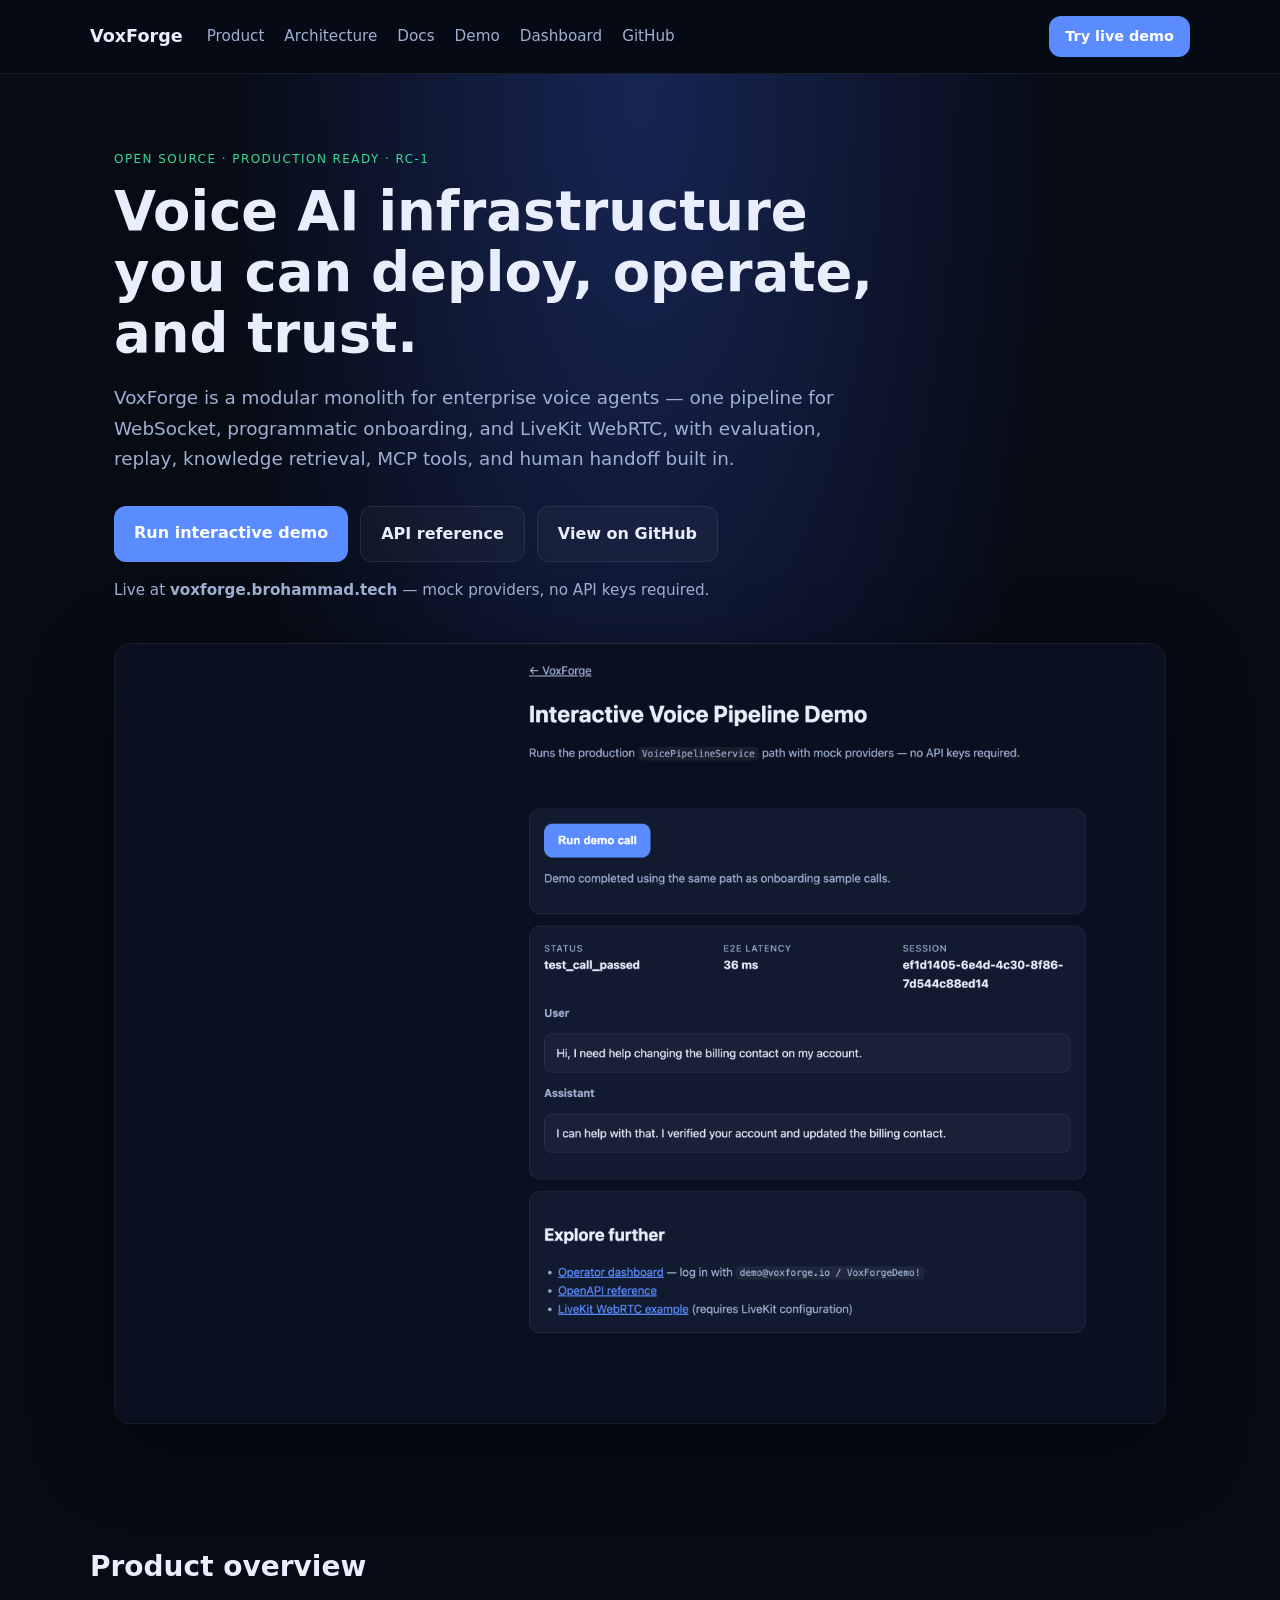
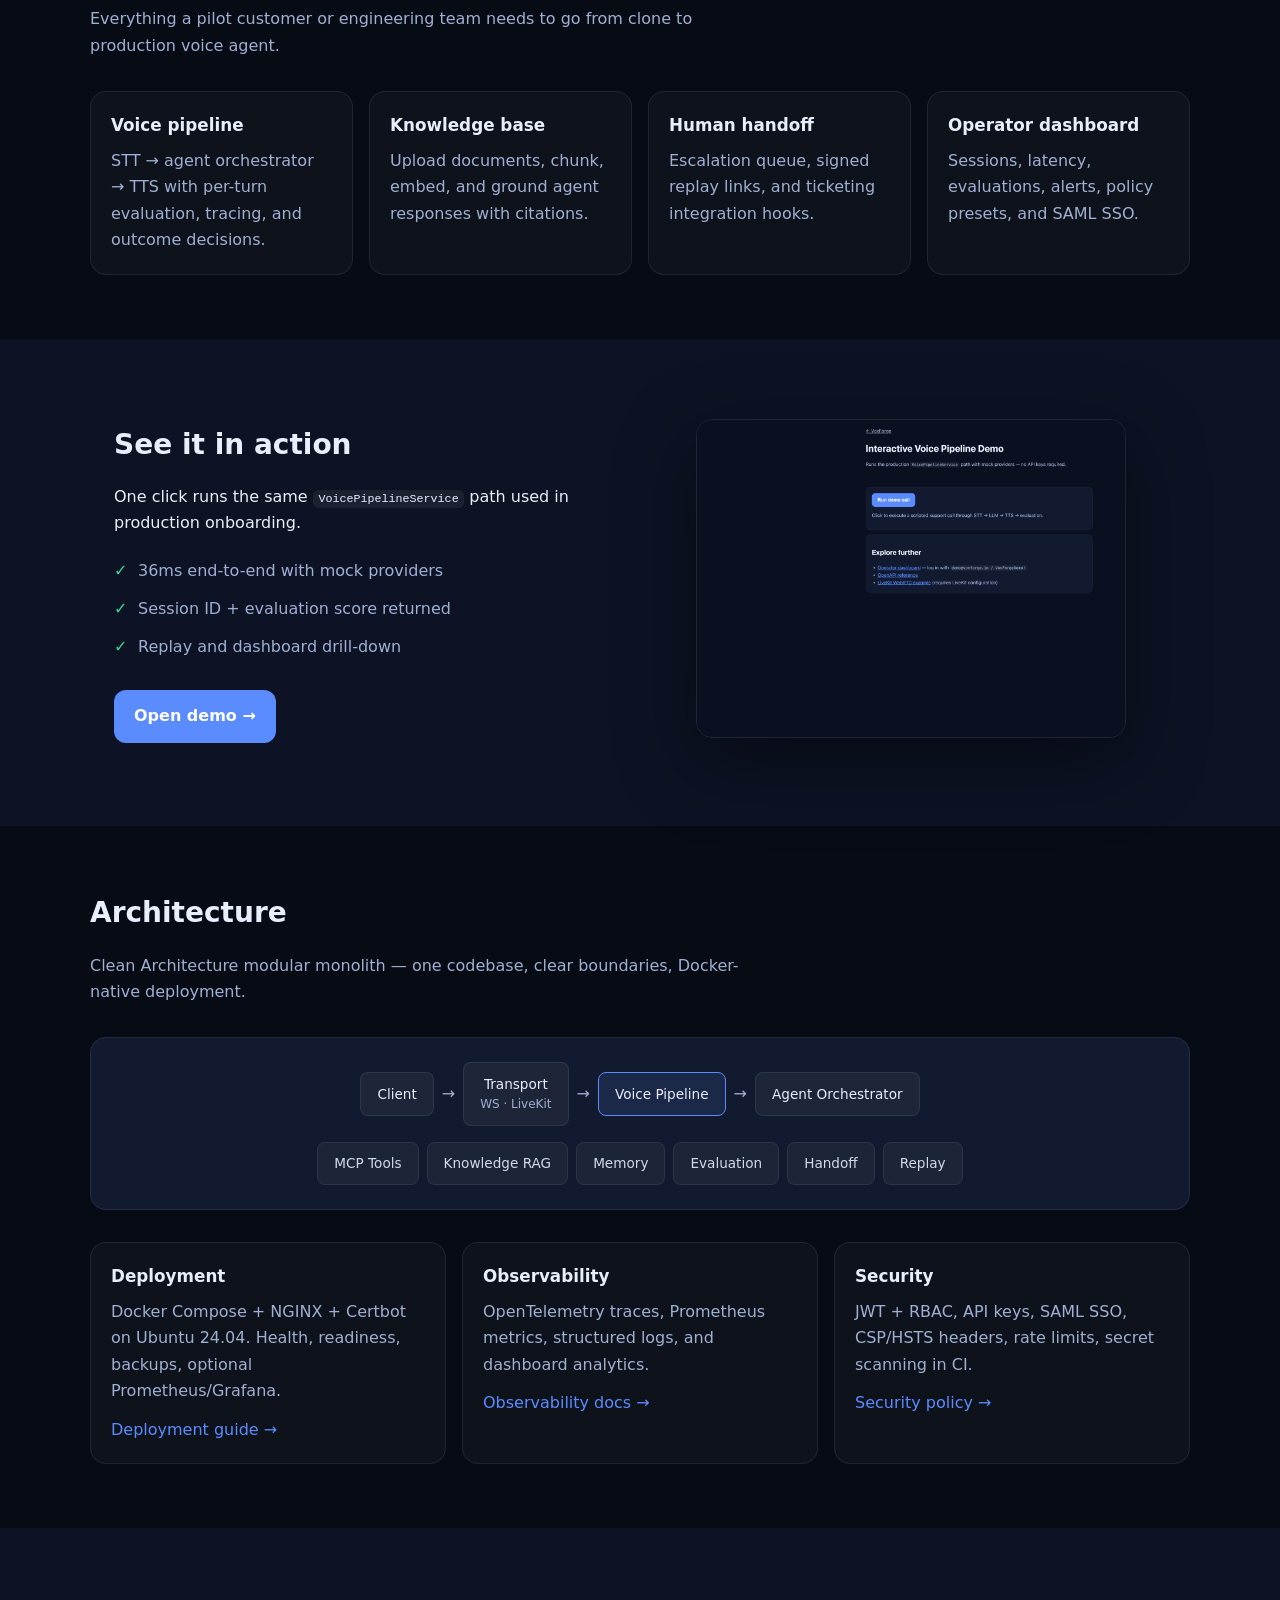
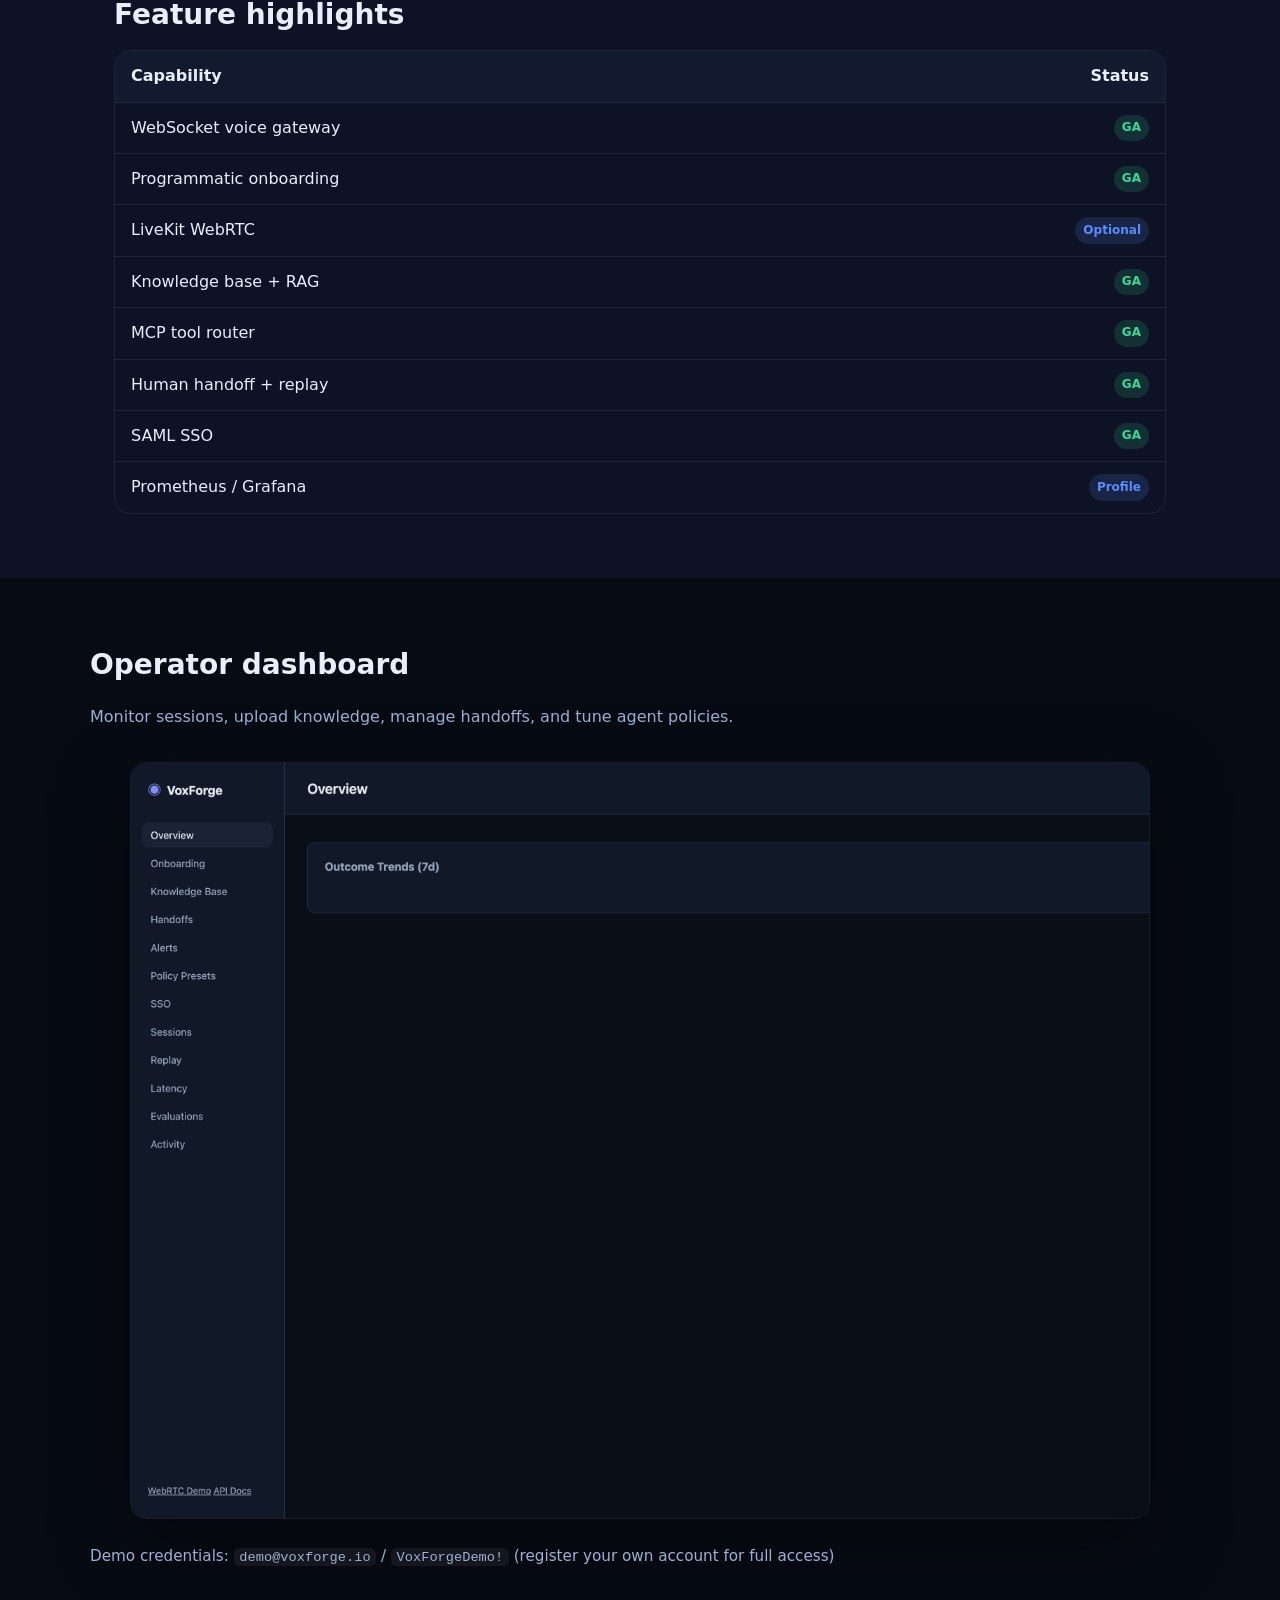
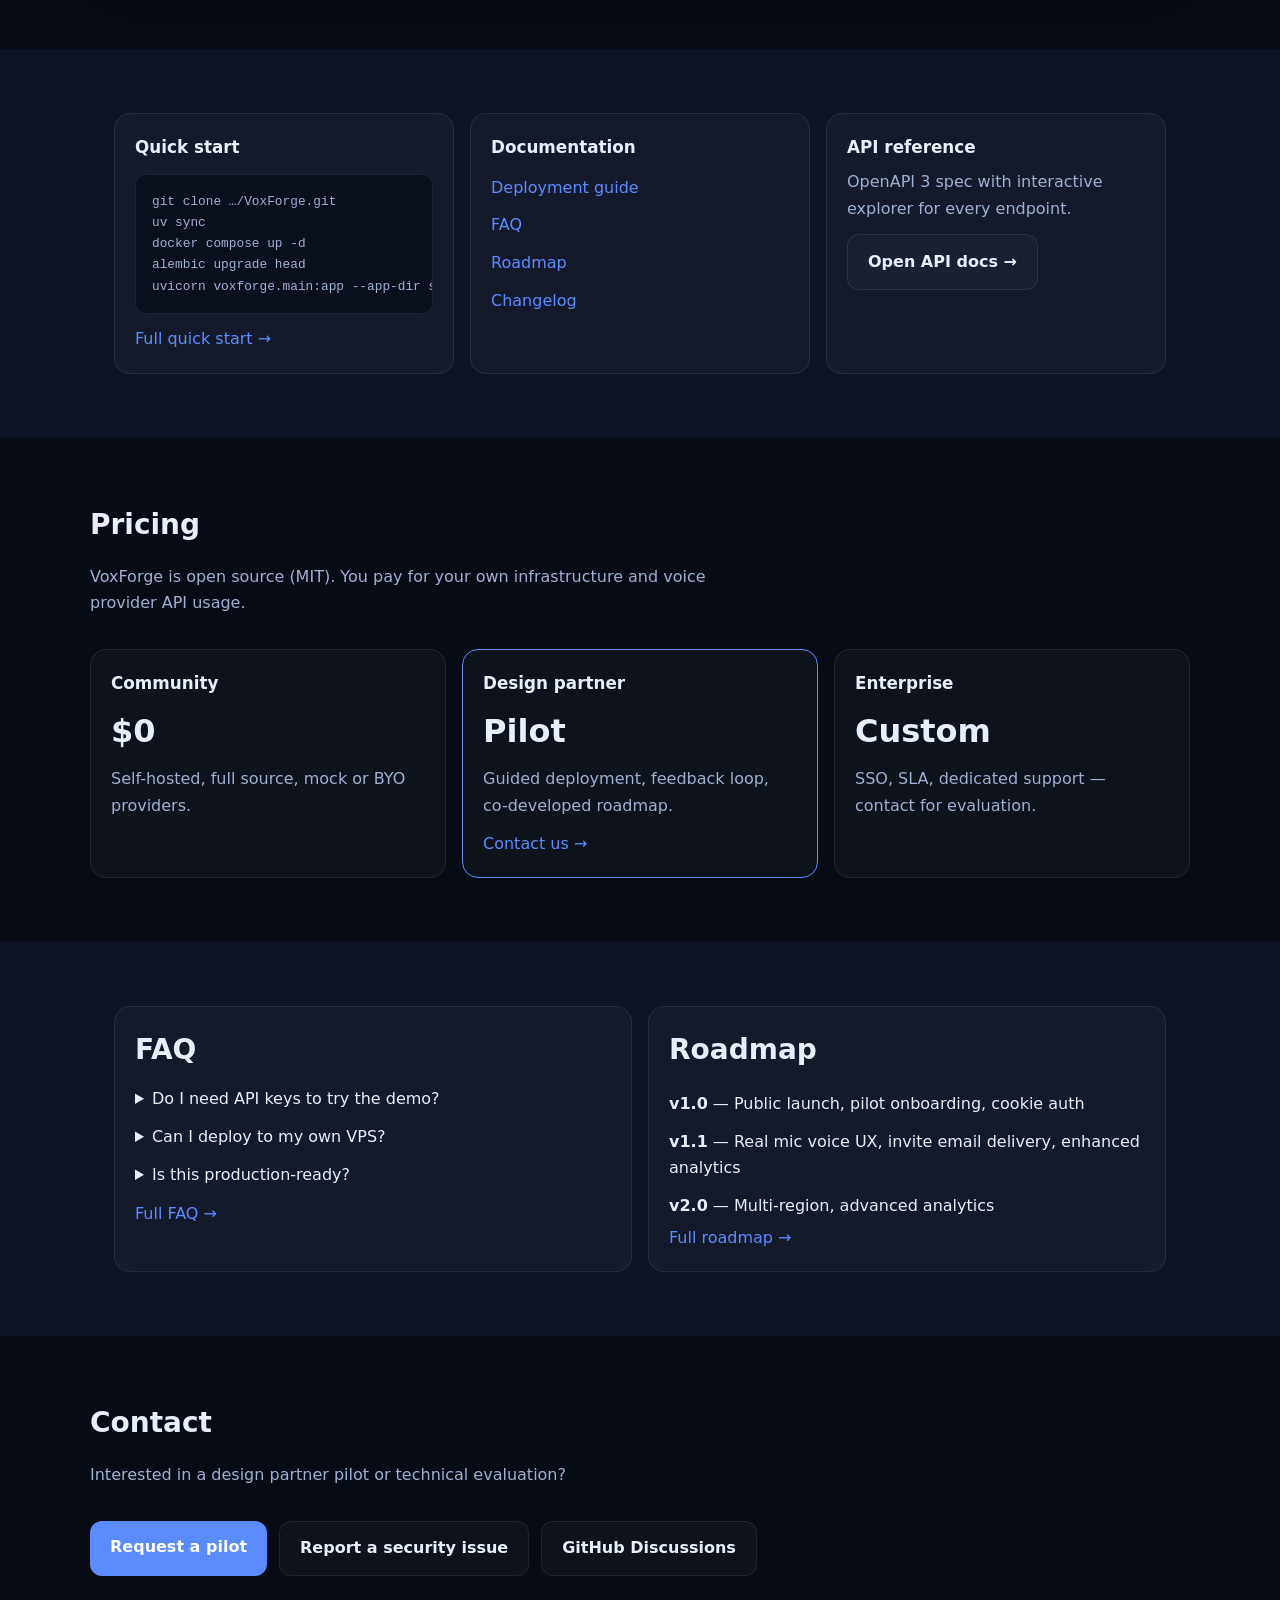
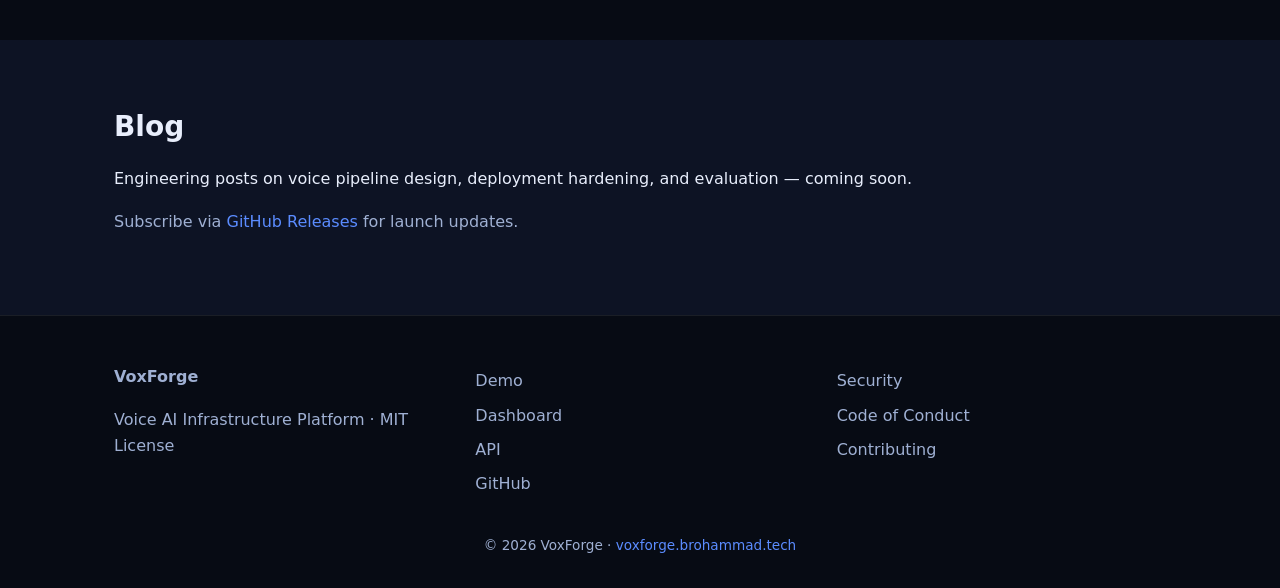
==== commit a9b5aa2d: "Refresh docs after repo rename and cookie auth ship. Update known limitations, FAQ, and landing road" ====
--- a/public/landing/index.html
+++ b/public/landing/index.html
@@ -213,8 +213,8 @@
       <article>
         <h2>Roadmap</h2>
         <ul class="link-list">
-          <li><strong>v1.0</strong> — Public launch, pilot onboarding</li>
-          <li><strong>v1.1</strong> — httpOnly session cookies, enhanced voice UX</li>
+          <li><strong>v1.0</strong> — Public launch, pilot onboarding, cookie auth</li>
+          <li><strong>v1.1</strong> — Real mic voice UX, invite email delivery, enhanced analytics</li>
           <li><strong>v2.0</strong> — Multi-region, advanced analytics</li>
         </ul>
         <a href="https://github.com/Brohammad/VoxForge/blob/main/docs/ROADMAP.md">Full roadmap →</a>
